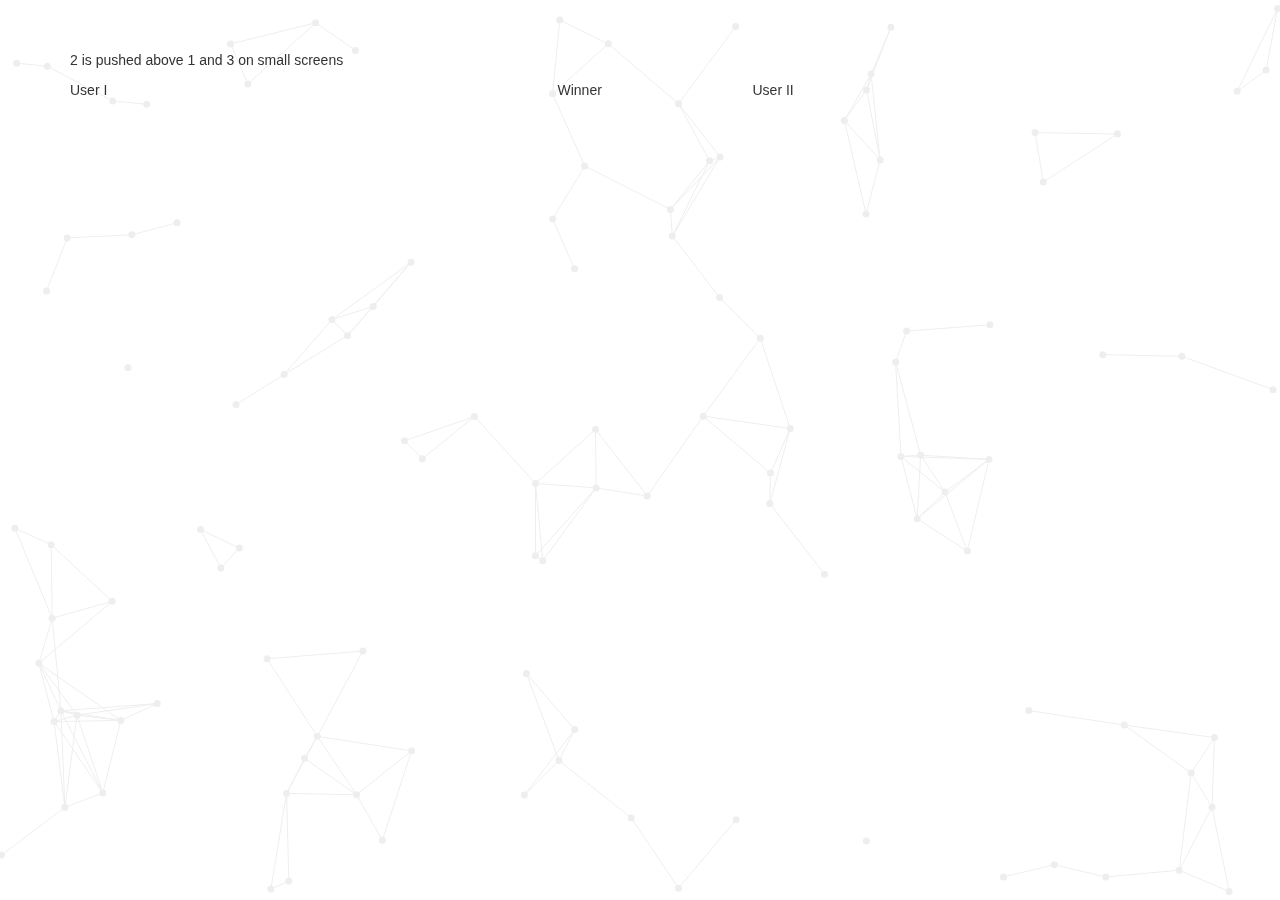
==== github.html @ cf95134f "second push" ====
<!DOCTYPE html>
<html>
    
<head>
<!-- Latest compiled and minified CSS -->
<link rel="stylesheet" href="http://maxcdn.bootstrapcdn.com/bootstrap/3.3.6/css/bootstrap.min.css">
<!-- jQuery library -->
<script src="https://ajax.googleapis.com/ajax/libs/jquery/1.12.2/jquery.min.js"></script>
<!-- Latest compiled JavaScript -->
<script src="http://maxcdn.bootstrapcdn.com/bootstrap/3.3.6/js/bootstrap.min.js"></script>

<link href="css/login.css" rel="stylesheet"/>
<link href="css/github.css" rel="stylesheet" />
<script src="js/login.js"></script>
<script src="js/github.js"></script>

<style type="text/css">
    body   { padding-top:50px; }
    .row   { margin-bottom:20px; }
</style>

<meta name="viewport" content="width=device-width, initial-scale=1, maximum-scale=1">
</head>

<body>
   <div class="container">
  
          <p>2 is pushed above 1 and 3 on small screens</p>
          <div class="row">
                
                    <div class="col-xs-12 col-md-2 col-md-push-5">
                        <p>Winner</p>
                    </div>
                    
                    <div class="col-xs-12 col-md-5 col-md-pull-2">
                        <p>User I</p>
                        <div id="github-user-1" data-username="ntt2k"></div>
                    </div>    
                    
                    <div class="col-xs-12 col-md-5">
                        <p>User II</p>
                        <div id="github-user-2" data-username="simonsmith"></div>
                    </div>
                
          </div>
    </div>
    
     <!--Just for the cool effect background, please ignore this code section!-->
    <div id="particles"></div>
    
    <svg id="svg-source" height="0" version="1.1" 
      xmlns="http://www.w3.org/2000/svg" style="position:absolute; margin-left: -100%" 
      xmlns:xlink="http://www.w3.org/1999/xlink">
      <g id="git" data-iconmelon="Iconmelon:c88d710192f240e49b7f92912997850e">
        <path fill="#40B7AE" d="M16.176,31.751c4.82,0,8.764-3.196,9.08-7.242H7.096C7.413,28.555,11.355,31.751,16.176,31.751z"></path>
        <g opacity="0.1">
          <path fill="#FFFFFF" d="M20.893,30.672c-0.006-0.014-0.013-0.026-0.019-0.04c-0.004,0.003-0.009,0.005-0.013,0.007
        	C20.871,30.65,20.883,30.66,20.893,30.672z"></path>
          <path fill="#FFFFFF" d="M25.251,24.514h-0.009c0,0.021,0,0.041,0,0.062C25.244,24.555,25.25,24.534,25.251,24.514z"></path>
          <path fill="#FFFFFF" d="M22.508,26.766c0.229,0.683,0.398,1.385,0.518,2.093c0.012,0.07,0.012,0.143,0.022,0.213
    		c1.243-1.224,2.045-2.781,2.194-4.496c0-0.021,0-0.041,0-0.062h-3.72c0.057,0.107,0.123,0.21,0.177,0.319
    		C22.015,25.456,22.289,26.103,22.508,26.766z"></path>
          <path fill="#FFFFFF" d="M19.32,29.158c-0.924-0.711-2-1.235-3.148-1.456c-0.725-0.141-1.47-0.167-2.205-0.086
    		c-0.899,0.095-1.779,0.34-2.614,0.681c0.606-0.061,1.221-0.063,1.825,0.027c0.505,0.074,1.002,0.21,1.473,0.41
    		c0.917,0.383,1.719,0.993,2.427,1.682c0.379,0.366,0.73,0.756,1.081,1.146c0.969-0.185,1.878-0.499,2.702-0.924
    		C20.395,30.1,19.888,29.593,19.32,29.158z"></path>
          <path fill="#FFFFFF" d="M15.433,31.05c-0.008-0.012-0.023-0.034-0.032-0.045c0.078,0.246,0.167,0.488,0.258,0.729
    		c0.093,0.005,0.185,0.01,0.278,0.012C15.759,31.521,15.59,31.29,15.433,31.05z"></path>
          <path fill="#FFFFFF" d="M13.057,25.795c0.88,0.164,1.765,0.308,2.632,0.528c0.622,0.16,1.237,0.362,1.815,0.645
    		c0.494,0.239,0.961,0.538,1.379,0.896c0.373,0.315,0.707,0.677,1.002,1.067c0.321,0.429,0.6,0.89,0.836,1.372
    		c0.054,0.108,0.106,0.218,0.153,0.329c0.628-0.324,1.205-0.712,1.722-1.152c-0.115-0.415-0.238-0.829-0.379-1.236
    		c-0.308-0.895-0.676-1.768-1.115-2.604c-0.201-0.384-0.42-0.759-0.648-1.126h-2.55c0.124,0.318,0.243,0.639,0.346,0.964
    		c-0.122-0.088-0.243-0.178-0.37-0.264c-0.384-0.264-0.791-0.49-1.207-0.7H8.873c0.443,0.225,0.899,0.426,1.369,0.587
    		C11.157,25.416,12.106,25.618,13.057,25.795z"></path>
          <path fill="#FFFFFF" d="M12.222,26.922c0.104-0.012,0.207-0.019,0.309-0.038c-0.413-0.039-0.824-0.093-1.229-0.181
    		c-1.553-0.324-3.019-1.06-4.202-2.118c0.034,0.38,0.105,0.75,0.201,1.112c0.245,0.326,0.512,0.637,0.839,0.88
    		c0.093,0.072,0.194,0.131,0.292,0.194c-0.211,0.083-0.407,0.195-0.601,0.312c0.126,0.248,0.266,0.49,0.421,0.724
    		c0.616-0.235,1.254-0.418,1.898-0.556C10.835,27.106,11.528,27.004,12.222,26.922z"></path>
          <path fill="#FFFFFF" d="M12.986,30.213c-0.216-0.195-0.467-0.354-0.742-0.451c-0.382-0.14-0.799-0.167-1.2-0.115
    		c-0.271,0.034-0.531,0.124-0.777,0.243c1.036,0.756,2.271,1.315,3.633,1.614c-0.165-0.325-0.343-0.642-0.572-0.927
    		C13.225,30.445,13.109,30.325,12.986,30.213z"></path>
          <path fill="#FFFFFF" d="M9.595,28.736c-0.212-0.032-0.426-0.034-0.64-0.023c0.076,0.085,0.155,0.167,0.235,0.248
    		C9.323,28.882,9.454,28.798,9.595,28.736z"></path>
        </g>
        <path fill="#F39C9E" d="M25.25,24.503c0-1.737-4.064-3.155-9.077-3.155s-9.076,1.418-9.076,3.155c0,1.75,4.064,3.168,9.076,3.168
    	C21.186,27.671,25.25,26.253,25.25,24.503z"></path>
        <path fill="#E9437F" d="M24.303,24.357c0-1.477-3.641-2.682-8.129-2.682c-4.489,0-8.129,1.205-8.129,2.682
    	c0,1.486,3.64,2.69,8.129,2.69C20.662,27.049,24.303,25.846,24.303,24.357z"></path>
        <path fill="#3C3C3B" d="M21.541,24.598c0,0,0.497-0.226,0.82-0.142c0.334,0.086,0.168,0.377-0.197,0.303
    	c0.338,0.112,0.102,0.38-0.232,0.294C21.607,24.969,21.541,24.598,21.541,24.598z"></path>
        <g>
          <path fill="#3C3C3B" d="M16.104,26.333l0.012-0.013c0.042-0.043,0.138-0.096,0.214-0.115l0.102-0.025
    		c0.166-0.044,0.231-0.176,0.145-0.295c-0.086-0.121-0.29-0.183-0.456-0.14c-0.001,0-0.103,0.026-0.103,0.026
    		c-0.077,0.021-0.206,0.025-0.287,0.015l-0.024-0.004c-0.081-0.011-0.122,0.017-0.087,0.062l0.349,0.483
    		C16.001,26.374,16.063,26.376,16.104,26.333z"></path>
          <path fill="#3C3C3B" d="M15.614,26.134c0.04,0.054,0.124,0.085,0.197,0.076l-0.154-0.214
    		C15.595,26.021,15.575,26.079,15.614,26.134z"></path>
        </g>
        <path fill="#3C3C3B" d="M19.816,25.689v-0.045c0-0.004,0.002-0.006,0.002-0.008c0.014-0.003,0.022-0.006,0.037-0.009
    	c0.002,0.001,0.006,0.002,0.009,0.004l0.054,0.032c0.025,0.018,0.068,0.018,0.096,0l0.092-0.057c0.025-0.015,0.025-0.041,0-0.056
    	l-0.055-0.032c-0.002-0.002-0.006-0.004-0.007-0.006c0.005-0.007,0.011-0.015,0.015-0.021c0.004,0,0.008,0,0.014,0h0.074
    	c0.037,0,0.067-0.018,0.067-0.04v-0.078c0-0.022-0.03-0.04-0.067-0.04h-0.074c-0.006,0-0.01,0-0.014-0.001
    	c-0.006-0.008-0.01-0.015-0.015-0.021c0.001-0.002,0.005-0.004,0.007-0.006l0.055-0.033c0.025-0.016,0.025-0.041,0-0.056
    	l-0.092-0.057c-0.027-0.017-0.068-0.017-0.096,0l-0.054,0.032c-0.003,0.002-0.007,0.004-0.009,0.006
    	c-0.015-0.004-0.023-0.008-0.037-0.01c0-0.002-0.002-0.004-0.002-0.008v-0.046c0-0.021-0.029-0.038-0.065-0.038h-0.132
    	c-0.036,0-0.066,0.017-0.066,0.038v0.046c0,0.004,0,0.006-0.002,0.008c-0.012,0.002-0.023,0.006-0.037,0.01
    	c-0.002-0.001-0.005-0.004-0.008-0.006l-0.056-0.032c-0.024-0.017-0.067-0.017-0.093,0l-0.094,0.057
    	c-0.025,0.017-0.025,0.04,0,0.056l0.055,0.033c0.004,0.002,0.006,0.004,0.008,0.006c-0.006,0.006-0.012,0.015-0.016,0.021
    	c-0.004,0.001-0.009,0.001-0.013,0.001h-0.077c-0.035,0-0.066,0.018-0.066,0.04v0.078c0,0.022,0.031,0.04,0.066,0.04h0.077
    	c0.004,0,0.009,0,0.013,0c0.004,0.008,0.01,0.016,0.016,0.021c-0.002,0.002-0.004,0.004-0.008,0.006l-0.055,0.032
    	c-0.025,0.017-0.025,0.041,0,0.056l0.094,0.057c0.024,0.018,0.067,0.018,0.093,0l0.056-0.032c0.003-0.002,0.006-0.003,0.008-0.004
    	c0.014,0.003,0.025,0.006,0.037,0.009c0.002,0.002,0.002,0.004,0.002,0.008v0.045c0,0.022,0.03,0.041,0.066,0.041h0.132
    	C19.787,25.73,19.816,25.713,19.816,25.689z M19.486,25.414c0-0.064,0.088-0.118,0.197-0.118c0.108,0,0.198,0.054,0.198,0.118
    	s-0.09,0.119-0.198,0.119C19.574,25.533,19.486,25.479,19.486,25.414z"></path>
        <path fill="#3C3C3B" d="M16.109,22.757v-0.046c0-0.003,0.001-0.006,0.001-0.007c0.014-0.003,0.024-0.006,0.037-0.011
    	c0.003,0.002,0.007,0.004,0.01,0.006l0.054,0.031c0.026,0.017,0.068,0.017,0.094,0l0.093-0.056c0.025-0.016,0.025-0.041,0-0.056
    	l-0.055-0.032c-0.002-0.002-0.006-0.005-0.007-0.006c0.005-0.007,0.01-0.015,0.014-0.022c0.003,0,0.007,0,0.013,0h0.076
    	c0.037,0,0.067-0.018,0.067-0.039v-0.08c0-0.021-0.03-0.039-0.067-0.039h-0.076c-0.006,0-0.01,0-0.013,0
    	c-0.005-0.008-0.01-0.017-0.014-0.022c0.001-0.001,0.004-0.003,0.007-0.005l0.055-0.032c0.025-0.016,0.025-0.041,0-0.056
    	l-0.093-0.057c-0.025-0.017-0.068-0.017-0.094,0l-0.054,0.033c-0.003,0.002-0.006,0.002-0.01,0.004
    	c-0.013-0.004-0.023-0.007-0.037-0.01c0-0.002-0.001-0.005-0.001-0.007v-0.046c0-0.021-0.03-0.04-0.066-0.04h-0.132
    	c-0.036,0-0.066,0.019-0.066,0.04v0.046c0,0.002,0,0.005-0.001,0.007c-0.012,0.003-0.023,0.006-0.037,0.01
    	c-0.002-0.002-0.006-0.002-0.009-0.004l-0.055-0.033c-0.024-0.017-0.067-0.017-0.093,0l-0.093,0.057
    	c-0.026,0.016-0.026,0.04,0,0.056l0.055,0.032c0.003,0.002,0.006,0.004,0.007,0.005c-0.006,0.008-0.01,0.017-0.015,0.022
    	c-0.003,0-0.008,0-0.012,0h-0.077c-0.036,0-0.066,0.018-0.066,0.039v0.08c0,0.021,0.03,0.039,0.066,0.039h0.077
    	c0.004,0,0.009,0,0.012,0c0.004,0.008,0.01,0.017,0.015,0.022c-0.001,0.001-0.004,0.003-0.007,0.006l-0.055,0.032
    	c-0.026,0.016-0.026,0.04,0,0.056l0.093,0.056c0.026,0.017,0.069,0.017,0.093,0l0.055-0.031c0.003-0.002,0.006-0.004,0.009-0.006
    	c0.013,0.005,0.024,0.008,0.037,0.011c0.001,0.001,0.001,0.004,0.001,0.007v0.046c0,0.022,0.031,0.04,0.066,0.04h0.132
    	C16.08,22.797,16.109,22.779,16.109,22.757z M15.778,22.479c0-0.063,0.088-0.117,0.198-0.117c0.109,0,0.198,0.054,0.198,0.117
    	c0,0.066-0.089,0.119-0.198,0.119C15.867,22.6,15.778,22.546,15.778,22.479z"></path>
        <path fill="#3C3C3B" d="M10.752,24.665c0.001-0.003,0.001-0.005,0.002-0.006c0.001-0.002,0.001-0.005,0.001-0.007
    	c0.073-0.166-0.096-0.338-0.373-0.381c-0.277-0.043-1,0.172-1,0.172s0.456,0.4,0.731,0.445
    	C10.39,24.932,10.678,24.832,10.752,24.665z M9.983,24.539c0.036-0.087,0.182-0.139,0.324-0.114c0.143,0.021,0.228,0.108,0.19,0.193
    	s-0.183,0.137-0.324,0.114C10.031,24.711,9.946,24.623,9.983,24.539z"></path>
        <path fill="#3C3C3B" d="M12.61,25.641c0.001,0.049-0.03,0.076-0.068,0.103c0.002,0.021,0.023,0.05,0.038,0.065
    	c0.004,0.006,0.01,0.01,0.014,0.017c-0.042-0.009-0.077-0.021-0.102-0.041c-0.005-0.005-0.013-0.009-0.017-0.015l0,0
    	c0,0.027,0.021,0.051,0.033,0.073l0,0c-0.03-0.013-0.062-0.026-0.084-0.044c-0.009-0.007-0.018-0.014-0.027-0.021
    	c-0.05,0-0.098,0-0.14-0.006c-0.245-0.032-0.411-0.119-0.482-0.254c-0.026-0.05-0.036-0.127-0.013-0.184
    	c0.012-0.027,0.025-0.055,0.042-0.077c0.009-0.013,0.02-0.024,0.032-0.036c0.004-0.004,0.007-0.008,0.012-0.012
    	c-0.001,0.014-0.007,0.027-0.002,0.042c0.003,0.013,0.002,0.024,0.006,0.036c0.011,0.029,0.025,0.056,0.047,0.078
    	c0.011,0.011,0.023,0.027,0.039,0.035c0-0.016,0.005-0.028,0.012-0.039c0.025-0.041,0.07-0.066,0.139-0.082
    	c-0.002,0.013-0.008,0.05,0.004,0.059c0.001-0.018,0.017-0.031,0.029-0.043c0.036-0.034,0.095-0.062,0.187-0.061
    	c-0.003,0.004-0.008,0.009-0.011,0.014c-0.006,0.007-0.009,0.016-0.013,0.025c-0.001,0.004-0.006,0.014-0.003,0.019v-0.001
    	c0.013-0.007,0.021-0.018,0.035-0.023c0.046-0.021,0.116-0.041,0.198-0.028c0.021,0.003,0.04,0.009,0.057,0.014l0,0
    	c-0.009,0.003-0.015,0.009-0.023,0.013c-0.023,0.012-0.043,0.024-0.062,0.039c-0.062,0.047-0.101,0.09-0.128,0.157
    	c-0.007,0.019-0.013,0.038-0.013,0.06c0.028-0.006,0.076-0.004,0.103,0c0.069,0.013,0.119,0.037,0.146,0.074
    	c0.006,0.008,0.011,0.019,0.014,0.027C12.608,25.629,12.609,25.635,12.61,25.641z"></path>
        <path fill="#3C3C3B" d="M21.988,23.285c0-0.176-0.191-0.317-0.428-0.317c-0.129,0-0.244,0.042-0.322,0.106
    	c-0.031,0.007-0.064,0.004-0.11-0.012c-0.051-0.019-0.094-0.051-0.128-0.096c0.014,0.112,0.062,0.209,0.137,0.266
    	c-0.004,0.017-0.006,0.033-0.006,0.053c0,0.175,0.191,0.314,0.43,0.314C21.797,23.602,21.988,23.46,21.988,23.285"></path>
        <path fill="#3C3C3B" d="M11.153,23.197V23.15c0-0.002,0-0.004,0-0.006c0.014-0.004,0.025-0.006,0.037-0.01
    	c0.003,0.001,0.007,0.004,0.009,0.004l0.055,0.033c0.026,0.016,0.068,0.016,0.094,0l0.093-0.057c0.025-0.016,0.025-0.041,0-0.057
    	l-0.054-0.031c-0.003-0.002-0.006-0.004-0.007-0.006c0.005-0.008,0.01-0.016,0.014-0.022c0.003,0,0.007,0,0.013,0h0.076
    	c0.037,0,0.067-0.019,0.067-0.039v-0.079c0-0.021-0.03-0.04-0.067-0.04h-0.076c-0.005,0-0.009,0-0.013-0.001
    	c-0.005-0.007-0.01-0.015-0.014-0.021c0.001,0,0.004-0.004,0.007-0.004l0.054-0.033c0.025-0.016,0.025-0.041,0-0.057l-0.093-0.057
    	c-0.026-0.016-0.068-0.016-0.094,0L11.2,22.702c-0.002,0.002-0.006,0.004-0.009,0.005c-0.012-0.003-0.023-0.007-0.037-0.009
    	c0-0.003,0-0.005,0-0.009v-0.045c0-0.021-0.03-0.039-0.066-0.039h-0.132c-0.036,0-0.067,0.017-0.067,0.039v0.045
    	c0,0.004,0,0.006-0.001,0.009c-0.012,0.002-0.024,0.006-0.037,0.009c-0.002-0.001-0.005-0.003-0.009-0.005l-0.055-0.033
    	c-0.024-0.017-0.067-0.017-0.093,0L10.6,22.727c-0.026,0.016-0.026,0.039,0,0.056l0.054,0.032c0.003,0.002,0.006,0.004,0.007,0.006
    	c-0.006,0.008-0.01,0.015-0.014,0.021c-0.004,0.001-0.008,0.001-0.012,0.001h-0.078c-0.036,0-0.066,0.018-0.066,0.04v0.079
    	c0,0.021,0.03,0.039,0.066,0.039h0.078c0.004,0,0.008,0,0.012,0c0.004,0.008,0.009,0.016,0.014,0.021
    	c-0.001,0.002-0.004,0.004-0.007,0.006L10.6,23.061c-0.026,0.017-0.026,0.041,0,0.057l0.093,0.057c0.026,0.016,0.069,0.016,0.093,0
    	l0.055-0.033c0.003,0,0.006-0.002,0.009-0.004c0.013,0.004,0.024,0.006,0.037,0.01c0.001,0.002,0.001,0.004,0.001,0.006v0.047
    	c0,0.021,0.031,0.041,0.067,0.041h0.132C11.123,23.238,11.153,23.221,11.153,23.197z M10.822,22.921
    	c0-0.065,0.088-0.118,0.199-0.118c0.109,0,0.198,0.053,0.198,0.118s-0.089,0.119-0.198,0.119
    	C10.91,23.04,10.822,22.986,10.822,22.921z"></path>
        <path fill="#202020" d="M8.035,0.278C8.46,0.204,8.892,0.284,9.304,0.394c1.042,0.295,1.982,0.855,2.879,1.448
    	c1.724-0.475,3.54-0.593,5.317-0.412c0.621,0.067,1.24,0.171,1.848,0.326c0.779-0.51,1.594-0.984,2.48-1.28
    	c0.492-0.158,1.018-0.283,1.537-0.198c0.469,1.174,0.621,2.505,0.256,3.729c0.508,0.511,0.936,1.106,1.23,1.765
    	c0.369,0.814,0.53,1.713,0.522,2.605c-0.006,1.092-0.062,2.198-0.349,3.258c2.33-0.089,4.681,0.015,6.974,0.465
    	c-0.006,0.03-0.019,0.09-0.022,0.12c-2.297-0.45-4.65-0.553-6.986-0.46c-0.061,0.192-0.124,0.382-0.199,0.569
    	c2.412,0.08,4.828,0.365,7.156,1.014c-0.008,0.029-0.024,0.087-0.032,0.117c-2.335-0.646-4.758-0.934-7.177-1.009
    	c-0.242,0.548-0.581,1.056-1.014,1.472c-0.605,0.588-1.367,0.992-2.158,1.269c-0.961,0.333-1.969,0.512-2.979,0.606
    	c-1.104,0.047-2.209,0.043-3.315,0.041c-0.44-0.007-0.881-0.004-1.321-0.032c-0.258-0.041-0.521,0.004-0.778-0.039
    	c-1.371-0.174-2.754-0.494-3.957-1.199c-0.862-0.501-1.59-1.233-2.059-2.115c-2.383,0.082-4.771,0.368-7.072,1.006
    	c-0.008-0.029-0.024-0.088-0.032-0.117c2.291-0.639,4.667-0.924,7.041-1.01C7,12.141,6.916,11.948,6.839,11.751
    	c-2.279-0.081-4.575,0.028-6.816,0.467c-0.005-0.03-0.017-0.09-0.022-0.12c2.233-0.439,4.521-0.548,6.792-0.472
    	c-0.296-0.852-0.43-1.753-0.467-2.652C6.295,8.331,6.3,7.679,6.435,7.046c0.205-1.038,0.72-2.003,1.438-2.777
    	C7.39,2.984,7.533,1.534,8.035,0.278 M10.606,7.814c-0.5,0.221-0.888,0.627-1.212,1.056c-0.369,0.506-0.637,1.117-0.628,1.752
    	c-0.021,0.89,0.152,1.821,0.672,2.561c0.446,0.644,1.131,1.085,1.857,1.353c1.024,0.38,2.123,0.499,3.207,0.557
    	c1.026,0.048,2.055,0.036,3.081,0.012c1.036-0.039,2.09-0.111,3.076-0.453c0.672-0.231,1.303-0.637,1.711-1.229
    	c0.479-0.684,0.653-1.532,0.69-2.354c0-0.171,0.032-0.346-0.006-0.516c0.014-0.561-0.229-1.1-0.531-1.561
    	c-0.369-0.522-0.834-1.018-1.446-1.245c-0.675-0.256-1.41-0.263-2.121-0.229c-0.517,0.001-1.029,0.066-1.543,0.089
    	c-1.011,0.078-2.028,0.074-3.037,0c-0.741-0.047-1.481-0.117-2.225-0.092C11.625,7.519,11.09,7.6,10.606,7.814z"></path>
        <path fill="#202020" d="M5.689,15.222c0.281-0.113,0.597-0.088,0.885-0.022c0.561,0.138,1.05,0.49,1.416,0.93
    	c0.227,0.265,0.375,0.587,0.598,0.854c0.385,0.49,0.934,0.859,1.552,0.971c0.687,0.132,1.391-0.033,2.024-0.305
    	c-0.023,0.082-0.042,0.164-0.057,0.248c-0.125,0.006-0.301,0.035-0.317,0.189c-0.003,0.146,0.168,0.163,0.275,0.186
    	c-0.021,0.371-0.023,0.744,0.025,1.11c-0.826,0.159-1.701,0.222-2.513-0.046c-0.674-0.215-1.256-0.674-1.656-1.254
    	c-0.332-0.475-0.552-1.023-0.932-1.466c-0.237-0.284-0.541-0.507-0.872-0.668c-0.211-0.115-0.45-0.228-0.571-0.447
    	C5.481,15.386,5.578,15.261,5.689,15.222 M6.766,15.525c-0.169,0.155,0.227,0.372,0.293,0.164
    	C7.059,15.552,6.881,15.466,6.766,15.525 M7.334,15.876c-0.246,0.104,0.092,0.482,0.259,0.308
    	C7.671,16.032,7.49,15.852,7.334,15.876 M7.836,16.465c-0.202,0.146,0.064,0.54,0.278,0.406C8.254,16.705,8.042,16.392,7.836,16.465
    	 M8.358,17.204c-0.143,0.192,0.146,0.511,0.352,0.387C8.879,17.4,8.563,17.055,8.358,17.204 M9.042,17.855
    	c-0.19,0.231,0.316,0.52,0.439,0.259C9.517,17.9,9.211,17.736,9.042,17.855 M9.972,18.136c-0.092,0.031-0.136,0.155-0.066,0.23
    	c0.113,0.144,0.415,0.172,0.483-0.026C10.391,18.143,10.126,18.066,9.972,18.136 M10.974,18.157
    	c-0.072,0.028-0.142,0.103-0.121,0.187c0.079,0.217,0.499,0.199,0.52-0.044C11.336,18.131,11.111,18.098,10.974,18.157z"></path>
        <path fill="#202020" d="M12.795,16.384c0.558-0.21,1.157-0.26,1.747-0.292c0.77-0.038,1.542-0.049,2.312-0.025
    	c0.767,0.039,1.595,0.158,2.191,0.685c0.325,0.271,0.514,0.656,0.725,1.014c0.047,0.232,0.054,0.474,0.061,0.709
    	c0.002,1.026,0,2.053,0.002,3.077c0.02,0.416-0.062,0.851,0.096,1.248c0.129,0.351,0.375,0.668,0.719,0.826
    	c0.15,0.065,0.308,0.161,0.355,0.327c0.027,0.083-0.027,0.162-0.072,0.227c-0.098,0.045-0.201,0.082-0.31,0.08
    	c-0.423,0.002-0.851-0.057-1.244-0.212c-0.308-0.125-0.593-0.321-0.782-0.598c-0.193-0.278-0.273-0.619-0.279-0.953
    	c-0.006-0.377,0-0.754-0.002-1.131c0-0.608,0-1.218,0-1.824c0-0.319-0.028-0.64-0.112-0.946c-0.066-0.229-0.159-0.466-0.353-0.617
    	c-0.024,1.115-0.004,2.233-0.012,3.352c0,0.659,0.004,1.318-0.002,1.979c-0.008,0.394,0.018,0.809,0.216,1.157
    	c0.087,0.163,0.253,0.255,0.392,0.366c0.059,0.104,0.104,0.227,0.059,0.343c-0.032,0.097-0.123,0.15-0.207,0.196
    	c-0.079,0.018-0.159,0.027-0.238,0.037c-0.455-0.062-0.896-0.242-1.259-0.526c-0.228-0.185-0.412-0.425-0.508-0.702
    	c-0.082-0.225-0.095-0.466-0.093-0.701c0.006-0.734,0.001-1.471,0.003-2.205c-0.003-1.162,0.006-2.322,0.001-3.484
    	c0.018-0.152-0.137-0.273-0.281-0.219c-0.117,0.027-0.121,0.164-0.12,0.26c0.004,1.148-0.001,2.299-0.001,3.447
    	c0,0.705-0.001,1.412,0,2.117c0.033,0.549-0.149,1.125-0.582,1.482c-0.411,0.342-0.942,0.533-1.475,0.539l-0.02-0.009
    	c-0.08-0.04-0.176-0.072-0.212-0.162c-0.064-0.14-0.007-0.294,0.064-0.418c0.14-0.123,0.323-0.199,0.423-0.362
    	c0.147-0.229,0.164-0.51,0.168-0.771c0-0.781,0-1.562,0-2.344c-0.007-1.138,0.013-2.273-0.01-3.41
    	c-0.361,0.267-0.413,0.76-0.456,1.172c-0.023,0.761-0.004,1.521-0.011,2.279c-0.001,0.369,0.003,0.738-0.001,1.107
    	c-0.005,0.325-0.082,0.656-0.265,0.93c-0.186,0.284-0.473,0.487-0.784,0.615c-0.471,0.189-0.988,0.238-1.492,0.208
    	c-0.086-0.049-0.201-0.103-0.2-0.218c-0.005-0.202,0.189-0.319,0.356-0.381c0.419-0.162,0.77-0.529,0.842-0.981
    	c0.05-0.356,0.016-0.718,0.025-1.075c0.001-0.746,0-1.49,0-2.236c0.015-0.588-0.005-1.18,0.092-1.764
    	c0.091-0.435,0.277-0.845,0.531-1.208L12.795,16.384z"></path>
        <g id="_x23_c49b86ff">
          <path fill="#C49C87" d="M10.606,7.814C11.09,7.6,11.625,7.519,12.15,7.517c0.744-0.025,1.484,0.045,2.225,0.092
    		c1.009,0.074,2.026,0.078,3.037,0c0.514-0.023,1.027-0.088,1.543-0.089c0.711-0.034,1.447-0.027,2.121,0.229
    		c0.613,0.227,1.078,0.723,1.447,1.245c0.303,0.461,0.543,1,0.529,1.561c-0.074-0.27-0.138-0.545-0.26-0.8
    		c-0.223-0.486-0.562-0.912-0.957-1.27c-0.554-0.517-1.339-0.668-2.074-0.677c-1.173-0.01-2.335,0.187-3.506,0.208
    		c-1.002,0.028-2-0.079-2.997-0.159c-0.596-0.042-1.196-0.079-1.791-0.001c-0.486,0.062-0.974,0.219-1.359,0.53
    		C9.764,8.67,9.465,9.013,9.229,9.393c-0.239,0.373-0.368,0.8-0.463,1.229C8.757,9.988,9.025,9.377,9.394,8.871
    		C9.719,8.441,10.106,8.036,10.606,7.814z"></path>
        </g>
        <g id="_x23_f4cab1ff">
          <path fill="#F4CBB2" d="M11.47,7.856c0.594-0.078,1.195-0.041,1.791,0.001c0.997,0.08,1.995,0.187,2.997,0.159
    		c1.172-0.021,2.333-0.218,3.506-0.208c0.735,0.008,1.521,0.16,2.074,0.677c0.395,0.358,0.735,0.784,0.957,1.27
    		c0.122,0.254,0.186,0.53,0.26,0.8c0.039,0.169,0.008,0.344,0.006,0.516c-0.035,0.822-0.209,1.669-0.689,2.354
    		c-0.408,0.592-1.039,0.998-1.711,1.229c-0.986,0.342-2.04,0.414-3.076,0.453c-1.025,0.024-2.054,0.036-3.081-0.012
    		c-1.084-0.058-2.182-0.177-3.207-0.557c-0.726-0.268-1.411-0.709-1.857-1.353c-0.52-0.74-0.693-1.671-0.672-2.561
    		c0.095-0.429,0.224-0.856,0.463-1.229c0.236-0.38,0.535-0.723,0.881-1.006C10.496,8.076,10.983,7.919,11.47,7.856 M11.736,8.825
    		c-0.4,0.125-0.699,0.459-0.886,0.823c-0.295,0.588-0.357,1.28-0.222,1.921c0.106,0.483,0.337,0.964,0.741,1.267
    		c0.283,0.217,0.671,0.299,1.011,0.183c0.409-0.136,0.707-0.488,0.89-0.866c0.285-0.603,0.336-1.305,0.181-1.95
    		c-0.114-0.459-0.345-0.911-0.733-1.197C12.442,8.799,12.069,8.719,11.736,8.825 M19.73,8.822c-0.41,0.123-0.715,0.466-0.902,0.838
    		c-0.301,0.609-0.355,1.326-0.199,1.983c0.115,0.47,0.355,0.933,0.758,1.217c0.291,0.21,0.687,0.274,1.023,0.142
    		c0.4-0.153,0.689-0.511,0.865-0.893c0.272-0.612,0.313-1.32,0.143-1.966c-0.119-0.444-0.354-0.877-0.734-1.149
    		C20.414,8.797,20.055,8.723,19.73,8.822 M15.757,12.501c-0.253,0.123-0.255,0.531-0.002,0.655c0.235,0.145,0.571-0.054,0.554-0.331
    		C16.319,12.554,15.99,12.362,15.757,12.501 M15.162,13.613c-0.066,0.007-0.121,0.084-0.096,0.148
    		c0.094,0.304,0.366,0.54,0.675,0.604c0.438,0.104,0.929-0.172,1.059-0.605c0.038-0.107-0.114-0.201-0.194-0.12
    		c-0.084,0.141-0.15,0.302-0.299,0.389c-0.304,0.217-0.777,0.11-0.951-0.222C15.303,13.734,15.278,13.594,15.162,13.613z"></path>
        </g>
        <g id="_x23_ffffffff">
          <path fill="#FFFFFF" d="M11.736,8.825c0.333-0.106,0.706-0.026,0.982,0.181c0.388,0.286,0.619,0.737,0.733,1.197
    		c0.155,0.645,0.104,1.347-0.181,1.95c-0.183,0.378-0.481,0.729-0.89,0.866c-0.34,0.116-0.729,0.035-1.011-0.183
    		c-0.404-0.303-0.635-0.783-0.741-1.267c-0.135-0.641-0.073-1.333,0.222-1.921C11.038,9.284,11.336,8.95,11.736,8.825 M11.954,9.56
    		c-0.255,0.089-0.444,0.304-0.565,0.539c-0.197,0.388-0.238,0.845-0.153,1.268c0.064,0.305,0.203,0.605,0.44,0.813
    		c0.171,0.152,0.411,0.236,0.64,0.19c0.267-0.049,0.479-0.248,0.616-0.473c0.234-0.391,0.292-0.871,0.213-1.315
    		c-0.064-0.342-0.22-0.685-0.501-0.901C12.452,9.531,12.185,9.477,11.954,9.56z"></path>
          <path fill="#FFFFFF" d="M19.73,8.822c0.322-0.099,0.684-0.024,0.953,0.172c0.381,0.272,0.614,0.705,0.733,1.149
    		c0.172,0.646,0.131,1.354-0.144,1.966c-0.174,0.382-0.463,0.74-0.864,0.893c-0.339,0.133-0.732,0.068-1.023-0.142
    		c-0.401-0.284-0.643-0.748-0.758-1.217c-0.155-0.657-0.103-1.374,0.199-1.983C19.016,9.288,19.32,8.944,19.73,8.822 M19.654,9.557
    		c-0.236,0.08-0.418,0.269-0.539,0.48c-0.197,0.348-0.26,0.764-0.213,1.158c0.039,0.339,0.166,0.678,0.406,0.926
    		c0.17,0.177,0.418,0.29,0.666,0.253c0.282-0.037,0.512-0.246,0.653-0.483c0.229-0.386,0.288-0.856,0.215-1.294
    		c-0.062-0.347-0.218-0.695-0.502-0.915C20.15,9.533,19.885,9.477,19.654,9.557z"></path>
          <path fill="#FFFFFF" d="M11.612,10.066c0.164-0.113,0.415,0.002,0.435,0.2c0.04,0.206-0.191,0.391-0.384,0.308
    		C11.449,10.504,11.418,10.178,11.612,10.066z"></path>
          <path fill="#FFFFFF" d="M19.482,10.069c0.172-0.073,0.379,0.091,0.343,0.275c-0.019,0.186-0.261,0.286-0.405,0.168
    		C19.26,10.404,19.3,10.128,19.482,10.069z"></path>
        </g>
        <g id="_x23_ac5c51ff">
          <path fill="#3C3C3B" d="M11.954,9.56c0.231-0.083,0.498-0.029,0.69,0.121c0.282,0.216,0.437,0.559,0.501,0.901
    		c0.079,0.444,0.021,0.925-0.213,1.315c-0.137,0.225-0.35,0.424-0.616,0.473c-0.229,0.046-0.469-0.038-0.64-0.19
    		c-0.237-0.208-0.376-0.509-0.44-0.813c-0.085-0.423-0.044-0.88,0.153-1.268C11.509,9.863,11.699,9.648,11.954,9.56 M11.612,10.066
    		c-0.194,0.112-0.163,0.438,0.051,0.508c0.193,0.083,0.424-0.103,0.384-0.308C12.027,10.068,11.776,9.953,11.612,10.066z"></path>
          <path fill="#3C3C3B" d="M19.654,9.557c0.229-0.08,0.496-0.024,0.688,0.126c0.284,0.22,0.439,0.568,0.502,0.915
    		c0.073,0.438,0.016,0.909-0.215,1.294c-0.143,0.237-0.371,0.446-0.654,0.483c-0.248,0.037-0.496-0.077-0.666-0.253
    		c-0.24-0.248-0.365-0.587-0.406-0.926c-0.045-0.395,0.017-0.81,0.214-1.158C19.236,9.826,19.418,9.637,19.654,9.557 M19.482,10.069
    		c-0.184,0.06-0.224,0.335-0.062,0.443c0.145,0.118,0.389,0.018,0.405-0.168C19.861,10.16,19.654,9.996,19.482,10.069z"></path>
          <path fill="#3C3C3B" d="M15.757,12.501c0.232-0.14,0.562,0.053,0.552,0.325c0.017,0.276-0.319,0.475-0.554,0.331
    		C15.502,13.032,15.504,12.625,15.757,12.501z"></path>
          <path fill="#3C3C3B" d="M15.162,13.613c0.116-0.019,0.141,0.122,0.193,0.195c0.174,0.332,0.647,0.439,0.951,0.222
    		c0.149-0.086,0.215-0.248,0.299-0.389c0.08-0.082,0.232,0.012,0.194,0.12c-0.13,0.433-0.62,0.708-1.059,0.605
    		c-0.31-0.064-0.581-0.301-0.675-0.604C15.042,13.697,15.096,13.62,15.162,13.613z"></path>
        </g>
        <path fill="#FFFFFF" d="M6.766,15.525c0.115-0.059,0.293,0.027,0.293,0.164C6.993,15.896,6.597,15.68,6.766,15.525z"></path>
        <path fill="#FFFFFF" d="M7.334,15.876c0.156-0.024,0.337,0.156,0.259,0.308C7.426,16.358,7.088,15.98,7.334,15.876z"></path>
        <path fill="#E9437F" d="M5.614,16.766c0.083-0.299,0.171-0.596,0.255-0.894c0.084,0.296,0.172,0.592,0.254,0.889
    	c0.03,0.113,0.03,0.249-0.045,0.345c-0.084,0.097-0.242,0.121-0.348,0.047C5.601,17.074,5.574,16.898,5.614,16.766z"></path>
        <path fill="#FFFFFF" d="M7.836,16.465c0.206-0.073,0.418,0.24,0.278,0.406C7.901,17.005,7.634,16.611,7.836,16.465z"></path>
        <path fill="#FFFFFF" d="M8.358,17.204c0.205-0.149,0.521,0.196,0.352,0.387C8.504,17.715,8.216,17.396,8.358,17.204z"></path>
        <path fill="#FFFFFF" d="M9.042,17.855c0.169-0.119,0.475,0.045,0.439,0.259C9.358,18.375,8.851,18.088,9.042,17.855z"></path>
        <path fill="#FFFFFF" d="M11.79,18.089c0.016-0.153,0.192-0.185,0.317-0.19c-0.018,0.125-0.033,0.25-0.042,0.377
    	C11.958,18.252,11.786,18.234,11.79,18.089z"></path>
        <path fill="#FFFFFF" d="M9.972,18.136c0.154-0.069,0.418,0.007,0.417,0.204c-0.068,0.198-0.37,0.17-0.483,0.026
    	C9.836,18.291,9.88,18.167,9.972,18.136z"></path>
        <path fill="#FFFFFF" d="M10.974,18.157c0.137-0.06,0.362-0.026,0.398,0.143c-0.021,0.243-0.441,0.261-0.52,0.044
    	C10.833,18.26,10.902,18.188,10.974,18.157z"></path>
        <path fill="#010202" d="M12.795,16.384c0.163-0.224,0.365-0.42,0.593-0.577c0.188,0.008,0.375,0.007,0.562-0.003
    	c0.44,0.027,0.881,0.025,1.321,0.032c1.105,0.002,2.209,0.007,3.315-0.041c0.652,0.446,1.091,1.188,1.184,1.969
    	c-0.211-0.356-0.398-0.742-0.725-1.014c-0.597-0.527-1.425-0.646-2.191-0.685c-0.771-0.024-1.542-0.012-2.312,0.025
    	C13.952,16.124,13.353,16.173,12.795,16.384z"></path>
        <path fill="#010202" d="M12.164,17.65c0.024-0.015,0.073-0.043,0.097-0.058c-0.098,0.583-0.078,1.175-0.092,1.765l-0.079,0.026
    	c-0.049-0.366-0.046-0.739-0.025-1.11c0.009-0.125,0.024-0.25,0.042-0.375C12.122,17.814,12.141,17.732,12.164,17.65z"></path>
      </g>
    </svg>
    
</body>
</html>
---- css/login.css ----
body {
    background-color: white;
}

#loginbox {
    margin-top: 30px;
}

#loginbox > div:first-child {        
    padding-bottom: 10px;    
}

.iconmelon {
    display: block;
    margin: auto;
}

#form > div {
    margin-bottom: 25px;
}

#form > div:last-child {
    margin-top: 10px;
    margin-bottom: 10px;
}

.panel {    
    background-color: transparent;
}

.panel-body {
    padding-top: 30px;
    background-color: rgba(2555,255,255,.3);
}

#particles {
    width: 100%;
    height: 100%;
    overflow: hidden;
    top: 0;                        
    bottom: 0;
    left: 0;
    right: 0;
    position: absolute;
    z-index: -2;
}

.iconmelon,
.im {
  position: relative;
  width: 150px;
  height: 150px;
  display: block;
  fill: #525151;
}

.iconmelon:after,
.im:after {
  content: '';
  position: absolute;
  top: 0;
  left: 0;
  width: 100%;
  height: 100%;
}
---- css/github.css ----
/* Demo styles */

/** {*/
/*  box-sizing: border-box;*/
/*}*/

/*body {*/
/*  background-color: #F4EADE;*/
/*  max-width: 650px;*/
/*  margin: 10px auto;*/
/*}*/

/*.config-section-left,*/
/*.config-section-right {*/
/*  float: left;*/
/*  max-width: 200px;*/
/*}*/

/*.content-section {*/
/*  float: left;*/
/*}*/

/*.tooltip {*/
/*  position: relative;*/
/*  display: block;*/
/*  box-shadow: 0 0 3px 1px #BBB;*/
/*  background: #FFF;*/
/*  border: 1px solid #999;*/
/*  padding: 2px 7px;*/
/*  margin-top: 15px;*/
/*  margin-right: 15px;*/
/*}*/

/*.tooltip::before {*/
/*  content: '';*/
/*  position: absolute;*/
/*  display: block;*/
/*  width: 10px;*/
/*  height: 10px;*/
/*  right: -6px;*/
/*  top: 6px;*/
/*  background: inherit;*/
/*  border-right: 1px solid;*/
/*  border-bottom: 1px solid;*/
/*  border-color: inherit;*/
/*  transform: rotate(-45deg);*/
/*  -webkit-transform: rotate(-45deg);*/
/*  -ms-transform: rotate(-45deg);*/
/*}*/

/*.config-section-right {*/
/*  position: relative;*/
/*  top: 125px;*/
/*}*/

/*.config-section-right .tooltip {*/
/*  margin-left: 15px;*/
/*}*/

/*.config-section-right .tooltip::before {*/
/*  left: -6px;*/
/*  right: auto;*/

/*  border: none;*/
/*  border-top: 1px solid;*/
/*  border-left: 1px solid;*/
/*  border-color: inherit;*/
/*}*/

/*input[type="text"],*/
/*input[type="number"] {*/
/*  border: none;*/
/*  max-width: 100px;*/
/*  padding-right: 5px;*/
/*  font-size: 0.7em;*/
/*}*/

/*input[type="number"] {*/
/*  max-width: 50px;*/
/*}*/

/*input[type="submit"] {*/
/*  background: #D14836;*/
/*  color: #FFF;*/
/*  border: none;*/
/*  border-radius: 3px;*/
/*  padding: 3px 5px;*/
/*  font-size: 0.7em;*/
/*}*/

/*label {*/
/*  font-size: 0.7em;*/
/*}*/
/*.choose-repo-sorting {*/
/*  position: relative;*/
/*  top: 80px;*/
/*}*/

/*.choose-repo-sorting [type="radio"] {*/
/*  display: none;*/
/*}*/

/*.active {*/
/*  font-weight: bold;*/
/*}*/

/*====================================*/
/*            Github CSS              */

/*====================================*/

.gh-profile-widget {
  border-radius: 5px;
  font-family: Helvetica;
  background: #FAFAFA;
  border-width: 1px 1px 2px;
  border-style: solid;
  border-color: #DDD;
  overflow: hidden
}
.gh-profile-widget a {
  text-decoration: none;
  color: #444
}
.gh-profile-widget a:hover {
  color: #4183C4
}
.gh-profile-widget .name {
  display: block;
  font-size: 1.2em;
  font-weight: bold;
  color: #222
}
.gh-profile-widget .error {
  font-size: 0.8em;
  color: #444;
  padding: 10px
}
.gh-profile-widget .error span {
  display: block;
  border-bottom: 1px solid #DDD;
  padding-bottom: 5px;
  margin-bottom: 5px
}
.gh-profile-widget .error span.remain {
  text-align: left;
  font-weight: bold
}
.gh-profile-widget .profile {
  background: #FFF;
  overflow: hidden;
  padding: 15px 10px;
  padding-bottom: 0;
  min-height: 135px
}
.gh-profile-widget .stats {
  padding: 5px
}
.gh-profile-widget .languages {
  position: relative;
  clear: both;
  margin: 0 -10px;
  padding: 10px;
  border-top: 1px solid #DEDEDE;
  font-size: 0.8em
}
.gh-profile-widget .languages::before {
  position: absolute;
  top: -0.7em;
  background: #FFF;
  padding-right: 5px;
  content: 'Top languages';
  font-style: italic;
  color: #555
}
.gh-profile-widget .languages li {
  display: inline-block;
  color: #444;
  font-weight: bold;
  margin-left: 10px
}
.gh-profile-widget .languages li::after {
  content: '\2022';
  margin-left: 10px;
  color: #999
}
.gh-profile-widget .languages li:last-child::after {
  content: ''
}
.gh-profile-widget .followMe {
  margin-top: 3px
}
/*.gh-profile-widget .follow-button {*/
/*  font-size: 0.8em;*/
/*  color: #333;*/
/*  float: left;*/
/*  padding: 0 10px;*/
/*  line-height: 1.5em;*/
/*  border: 1px solid #D5D5D5;*/
/*  border-radius: 3px;*/
/*  font-weight: bold;*/
/*  background: #EAEAEA;*/
/*  background-image: -webkit-gradient(linear, left top, left bottom, from(#fafafa), to(#eaeaea));*/
/*  background-image: -webkit-linear-gradient(#fafafa, #eaeaea);*/
/*  background-image: linear-gradient(#fafafa, #eaeaea);*/
/*  text-shadow: 0 1px 0 rgba(255, 255, 255, 0.9);*/
/*  -moz-user-select: none;*/
/*  -webkit-user-select: none;*/
/*  -ms-user-select: none;*/
/*  user-select: none*/
/*}*/
/*.gh-profile-widget .follow-button:hover {*/
/*  color: inherit;*/
/*  background: #DDD;*/
/*  background-image: -webkit-gradient(linear, left top, left bottom, from(#eee), to(#ddd));*/
/*  background-image: -webkit-linear-gradient(#eee, #ddd);*/
/*  background-image: linear-gradient(#eee, #ddd)*/
/*}*/
/*.gh-profile-widget .followMe span {*/
/*  position: relative;*/
/*  background: #FFF;*/
/*  margin-left: 8px;*/
/*  padding: 0 5px;*/
/*  color: #444;*/
/*  font-size: 0.8em;*/
/*  border: 1px solid;*/
/*  border-color: #BBB*/
/*}*/
/*.gh-profile-widget .followMe span::before {*/
/*  content: '';*/
/*  position: absolute;*/
/*  display: block;*/
/*  width: 5px;*/
/*  height: 5px;*/
/*  left: -4px;*/
/*  top: 30%;*/
/*  background: inherit;*/
/*  border-left: 1px solid;*/
/*  border-top: 1px solid;*/
/*  border-color: inherit;*/
/*  -webkit-transform: rotate(-45deg);*/
/*  -ms-transform: rotate(-45deg);*/
/*  transform: rotate(-45deg)*/
/*}*/
.gh-profile-widget .avatar {
  width: 64px;
  height: 64px;
  float: left;
  margin: 0 10px 15px 0;
  margin-left: 0;
  border-radius: 5px;
  -webkit-box-shadow: 0 0 2px 0 #DDD;
  box-shadow: 0 0 2px 0 #DDD
}
.gh-profile-widget .repos {
  clear: both
}
.gh-profile-widget .repos .header {
  display: block;
  width: 100%;
  font-weight: bold;
  background: #EAEAEA;
  background-image: -webkit-gradient(linear, left top, left bottom, from(#fafafa), to(#eaeaea));
  background-image: -webkit-linear-gradient(#fafafa, #eaeaea);
  background-image: linear-gradient(#fafafa, #eaeaea);
  border: solid #D5D5D5;
  border-width: 1px 0;
  color: #555;
  font-size: 0.8em;
  padding: 5px 10px
}
.gh-profile-widget .repos a {
  position: relative;
  display: block;
  padding: 7px 10px;
  font-size: 0.9em;
  border-top: 1px solid #DDD
}
.gh-profile-widget .repos a:first-of-type {
  border: none
}
.gh-profile-widget .repos .repo-name {
  max-width: 280px;
  font-weight: bold;
  text-overflow: ellipsis
}
.gh-profile-widget .repos .updated {
  display: block;
  font-size: 0.75em;
  font-style: italic;
  color: #777
}
.gh-profile-widget .repos .star {
  position: absolute;
  font-size: 0.9em;
  right: 0.5em;
  top: 1.1em;
  color: #888
}
.gh-profile-widget .repos .star::after {
  content: '\a0\2605';
  font-size: 1.1em;
  font-weight: bold
}
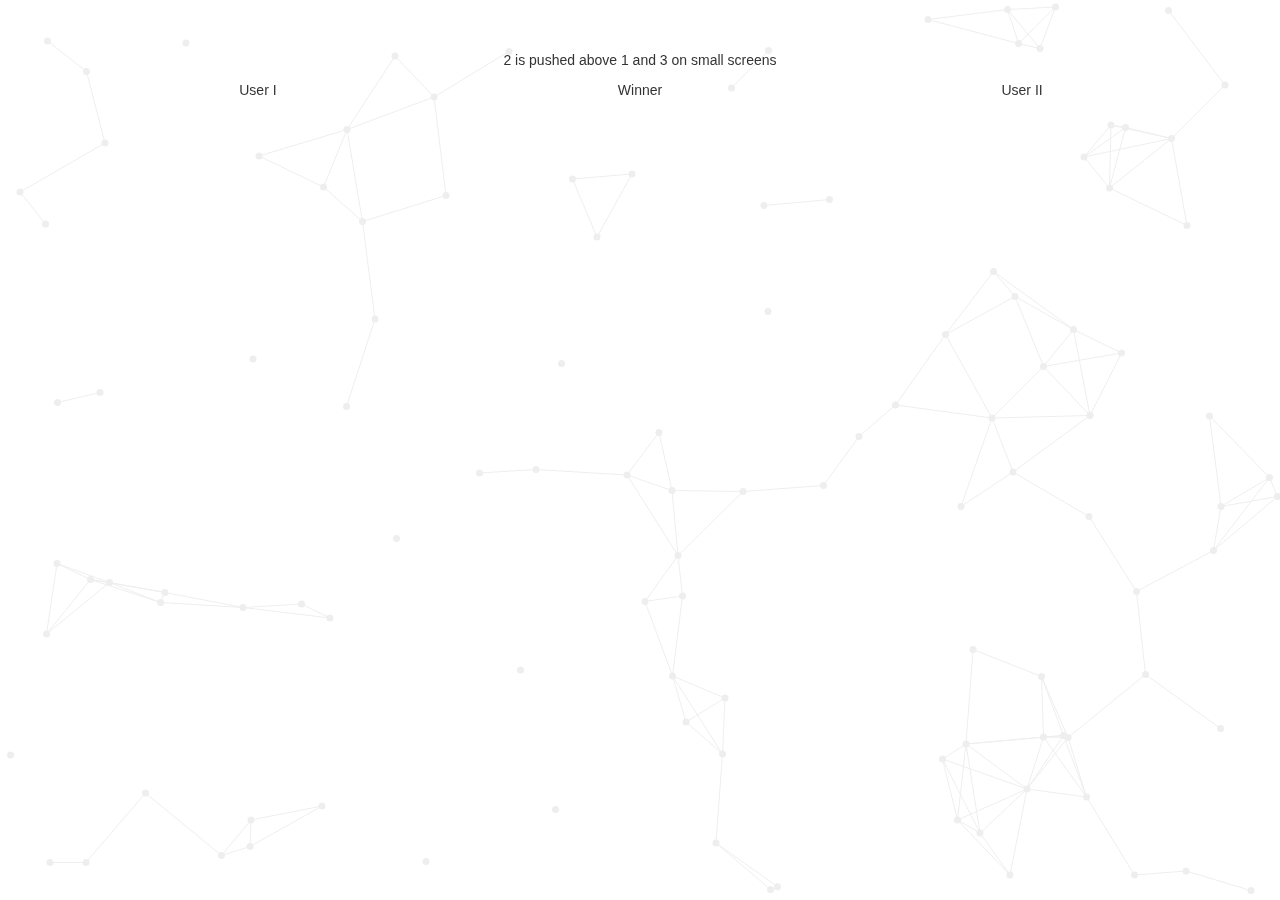
==== commit 393b4c81: "latest query" ====
--- a/github.html
+++ b/github.html
@@ -23,22 +23,22 @@
 </head>
 
 <body>
-   <div class="container">
+   <div class="containerr">
   
-          <p>2 is pushed above 1 and 3 on small screens</p>
+          <p align="center">2 is pushed above 1 and 3 on small screens</p>
           <div class="row">
                 
                     <div class="col-xs-12 col-md-2 col-md-push-5">
-                        <p>Winner</p>
+                        <p align="center">Winner</p>
                     </div>
                     
                     <div class="col-xs-12 col-md-5 col-md-pull-2">
-                        <p>User I</p>
+                        <p align="center">User I</p>
                         <div id="github-user-1" data-username="ntt2k"></div>
                     </div>    
                     
                     <div class="col-xs-12 col-md-5">
-                        <p>User II</p>
+                        <p align="center">User II</p>
                         <div id="github-user-2" data-username="simonsmith"></div>
                     </div>
                 
--- a/css/github.css
+++ b/css/github.css
@@ -1,108 +1,3 @@
-/* Demo styles */
-
-/** {*/
-/*  box-sizing: border-box;*/
-/*}*/
-
-/*body {*/
-/*  background-color: #F4EADE;*/
-/*  max-width: 650px;*/
-/*  margin: 10px auto;*/
-/*}*/
-
-/*.config-section-left,*/
-/*.config-section-right {*/
-/*  float: left;*/
-/*  max-width: 200px;*/
-/*}*/
-
-/*.content-section {*/
-/*  float: left;*/
-/*}*/
-
-/*.tooltip {*/
-/*  position: relative;*/
-/*  display: block;*/
-/*  box-shadow: 0 0 3px 1px #BBB;*/
-/*  background: #FFF;*/
-/*  border: 1px solid #999;*/
-/*  padding: 2px 7px;*/
-/*  margin-top: 15px;*/
-/*  margin-right: 15px;*/
-/*}*/
-
-/*.tooltip::before {*/
-/*  content: '';*/
-/*  position: absolute;*/
-/*  display: block;*/
-/*  width: 10px;*/
-/*  height: 10px;*/
-/*  right: -6px;*/
-/*  top: 6px;*/
-/*  background: inherit;*/
-/*  border-right: 1px solid;*/
-/*  border-bottom: 1px solid;*/
-/*  border-color: inherit;*/
-/*  transform: rotate(-45deg);*/
-/*  -webkit-transform: rotate(-45deg);*/
-/*  -ms-transform: rotate(-45deg);*/
-/*}*/
-
-/*.config-section-right {*/
-/*  position: relative;*/
-/*  top: 125px;*/
-/*}*/
-
-/*.config-section-right .tooltip {*/
-/*  margin-left: 15px;*/
-/*}*/
-
-/*.config-section-right .tooltip::before {*/
-/*  left: -6px;*/
-/*  right: auto;*/
-
-/*  border: none;*/
-/*  border-top: 1px solid;*/
-/*  border-left: 1px solid;*/
-/*  border-color: inherit;*/
-/*}*/
-
-/*input[type="text"],*/
-/*input[type="number"] {*/
-/*  border: none;*/
-/*  max-width: 100px;*/
-/*  padding-right: 5px;*/
-/*  font-size: 0.7em;*/
-/*}*/
-
-/*input[type="number"] {*/
-/*  max-width: 50px;*/
-/*}*/
-
-/*input[type="submit"] {*/
-/*  background: #D14836;*/
-/*  color: #FFF;*/
-/*  border: none;*/
-/*  border-radius: 3px;*/
-/*  padding: 3px 5px;*/
-/*  font-size: 0.7em;*/
-/*}*/
-
-/*label {*/
-/*  font-size: 0.7em;*/
-/*}*/
-/*.choose-repo-sorting {*/
-/*  position: relative;*/
-/*  top: 80px;*/
-/*}*/
-
-/*.choose-repo-sorting [type="radio"] {*/
-/*  display: none;*/
-/*}*/
-
-/*.active {*/
-/*  font-weight: bold;*/
-/*}*/
 
 /*====================================*/
 /*            Github CSS              */
@@ -190,58 +85,7 @@
 .gh-profile-widget .followMe {
   margin-top: 3px
 }
-/*.gh-profile-widget .follow-button {*/
-/*  font-size: 0.8em;*/
-/*  color: #333;*/
-/*  float: left;*/
-/*  padding: 0 10px;*/
-/*  line-height: 1.5em;*/
-/*  border: 1px solid #D5D5D5;*/
-/*  border-radius: 3px;*/
-/*  font-weight: bold;*/
-/*  background: #EAEAEA;*/
-/*  background-image: -webkit-gradient(linear, left top, left bottom, from(#fafafa), to(#eaeaea));*/
-/*  background-image: -webkit-linear-gradient(#fafafa, #eaeaea);*/
-/*  background-image: linear-gradient(#fafafa, #eaeaea);*/
-/*  text-shadow: 0 1px 0 rgba(255, 255, 255, 0.9);*/
-/*  -moz-user-select: none;*/
-/*  -webkit-user-select: none;*/
-/*  -ms-user-select: none;*/
-/*  user-select: none*/
-/*}*/
-/*.gh-profile-widget .follow-button:hover {*/
-/*  color: inherit;*/
-/*  background: #DDD;*/
-/*  background-image: -webkit-gradient(linear, left top, left bottom, from(#eee), to(#ddd));*/
-/*  background-image: -webkit-linear-gradient(#eee, #ddd);*/
-/*  background-image: linear-gradient(#eee, #ddd)*/
-/*}*/
-/*.gh-profile-widget .followMe span {*/
-/*  position: relative;*/
-/*  background: #FFF;*/
-/*  margin-left: 8px;*/
-/*  padding: 0 5px;*/
-/*  color: #444;*/
-/*  font-size: 0.8em;*/
-/*  border: 1px solid;*/
-/*  border-color: #BBB*/
-/*}*/
-/*.gh-profile-widget .followMe span::before {*/
-/*  content: '';*/
-/*  position: absolute;*/
-/*  display: block;*/
-/*  width: 5px;*/
-/*  height: 5px;*/
-/*  left: -4px;*/
-/*  top: 30%;*/
-/*  background: inherit;*/
-/*  border-left: 1px solid;*/
-/*  border-top: 1px solid;*/
-/*  border-color: inherit;*/
-/*  -webkit-transform: rotate(-45deg);*/
-/*  -ms-transform: rotate(-45deg);*/
-/*  transform: rotate(-45deg)*/
-/*}*/
+
 .gh-profile-widget .avatar {
   width: 64px;
   height: 64px;
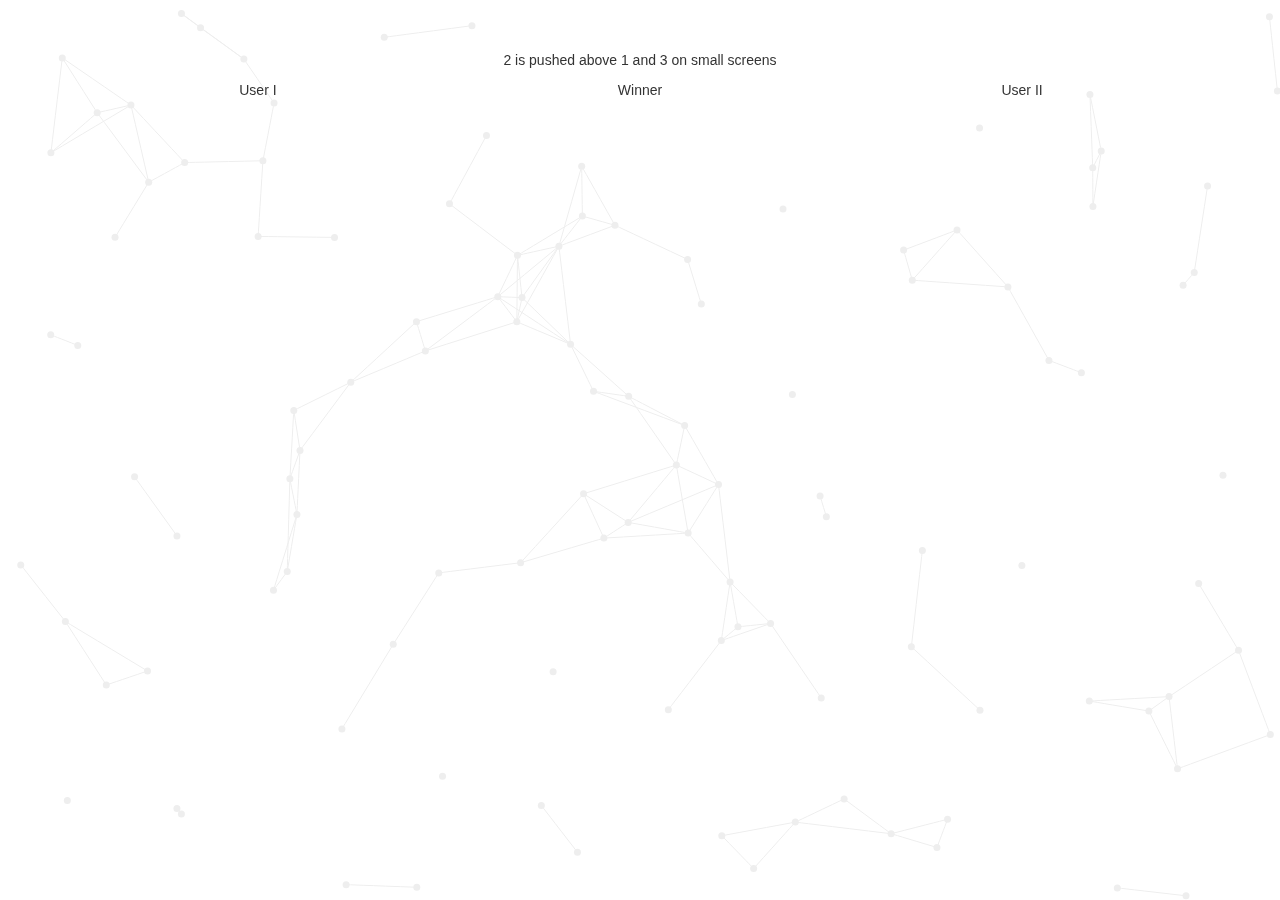
==== commit 1e77752d: "2 users appear" ====
--- a/github.html
+++ b/github.html
@@ -34,12 +34,12 @@
                     
                     <div class="col-xs-12 col-md-5 col-md-pull-2">
                         <p align="center">User I</p>
-                        <div id="github-user-1" data-username="ntt2k"></div>
+                        <div id="github-user-1" data-username="simonsmith"></div>
                     </div>    
                     
                     <div class="col-xs-12 col-md-5">
                         <p align="center">User II</p>
-                        <div id="github-user-2" data-username="simonsmith"></div>
+                        <div id="github-user-2" data-username="ntt2k"></div>
                     </div>
                 
           </div>
@@ -294,6 +294,7 @@
       </g>
     </svg>
     
+    
 </body>
 </html>
 
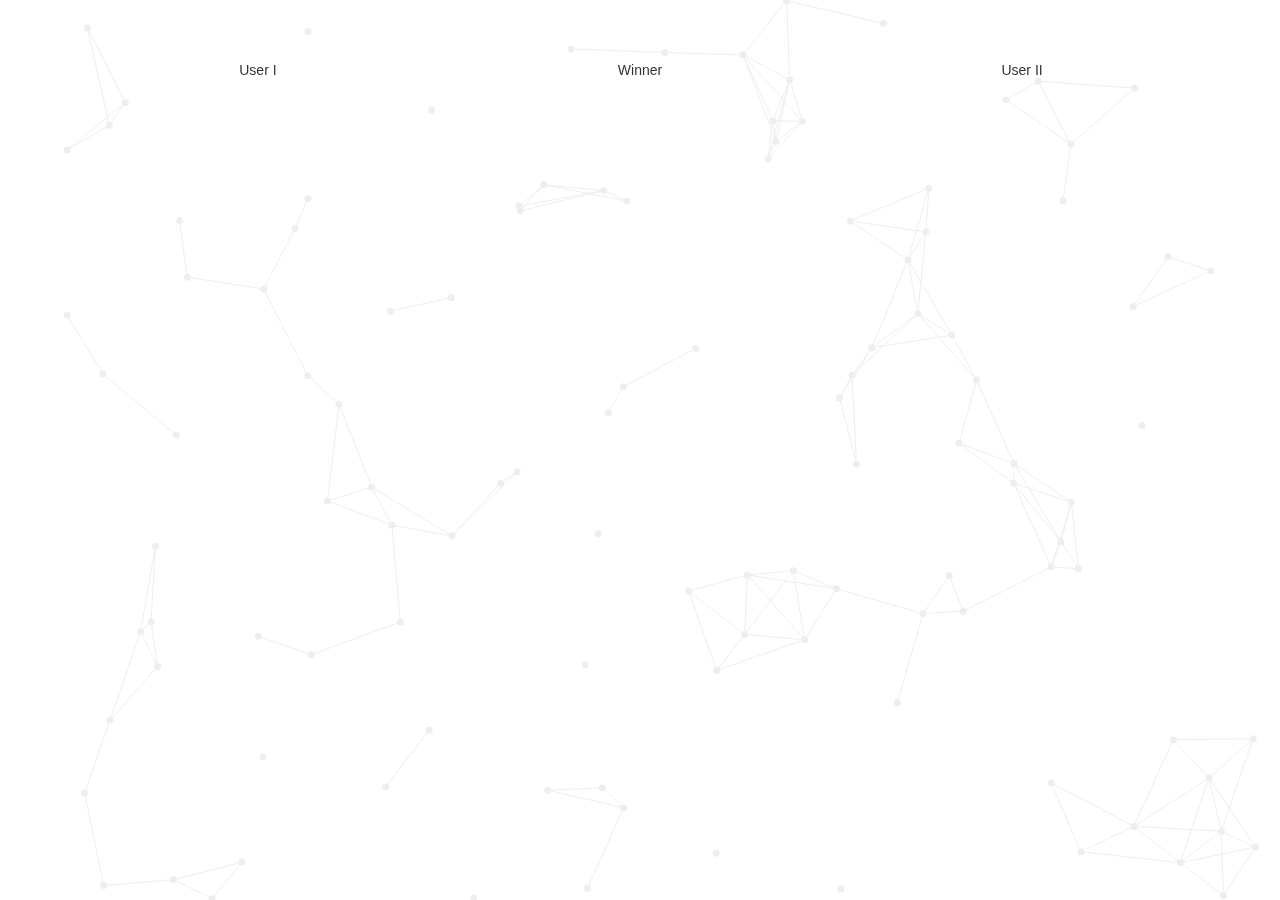
==== commit 55bccc9f: "push comment" ====
--- a/github.html
+++ b/github.html
@@ -25,7 +25,7 @@
 <body>
    <div class="containerr">
   
-          <p align="center">2 is pushed above 1 and 3 on small screens</p>
+          <p align="center"></p>
           <div class="row">
                 
                     <div class="col-xs-12 col-md-2 col-md-push-5">
@@ -34,12 +34,12 @@
                     
                     <div class="col-xs-12 col-md-5 col-md-pull-2">
                         <p align="center">User I</p>
-                        <div id="github-user-1" data-username="simonsmith"></div>
+                        <div id="github-user-1" value=""></div>
                     </div>    
                     
                     <div class="col-xs-12 col-md-5">
                         <p align="center">User II</p>
-                        <div id="github-user-2" data-username="ntt2k"></div>
+                        <div id="github-user-2" value=""></div>
                     </div>
                 
           </div>
